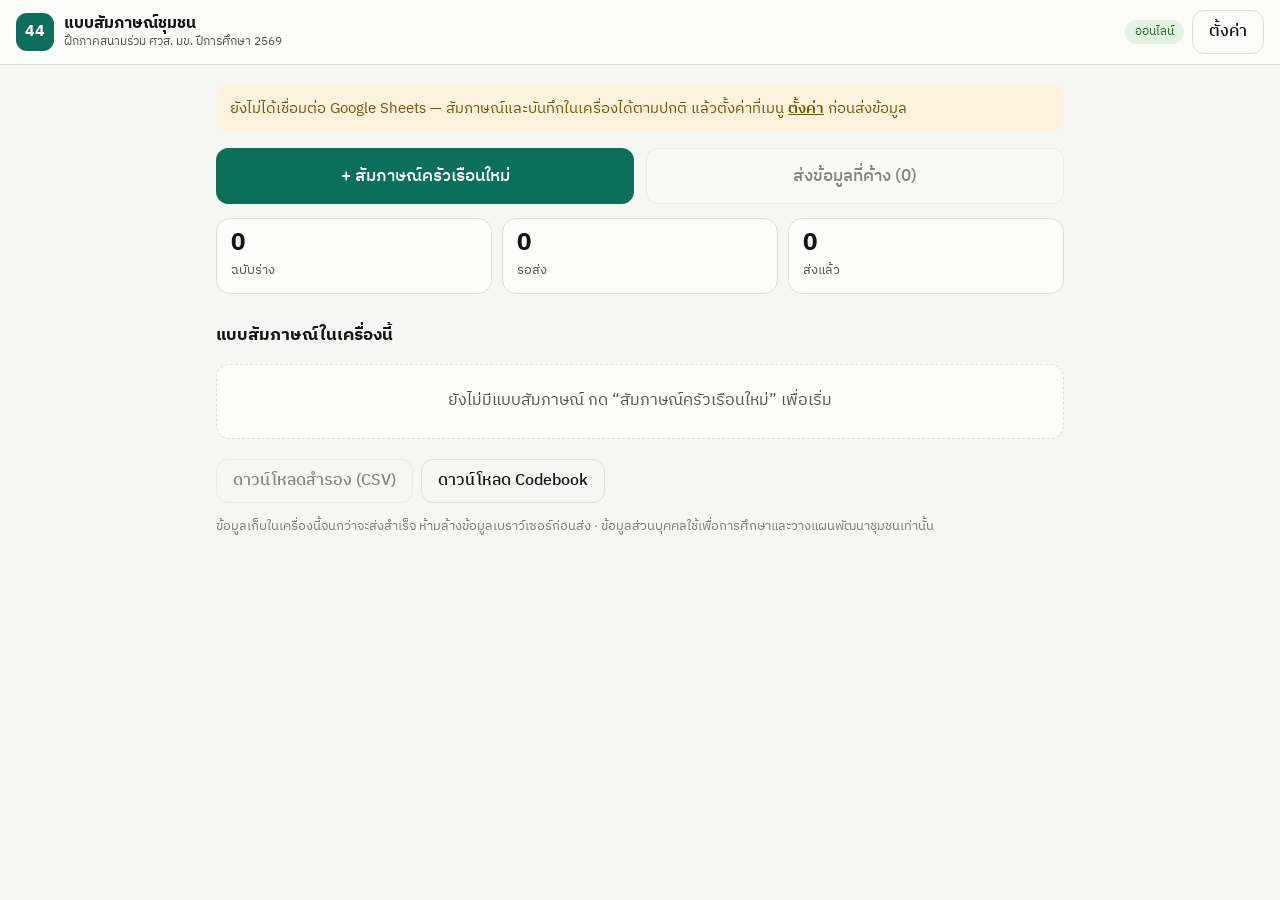
==== index.html @ 7c46b231 "แบบสัมภาษณ์ชุมชน ฝึกภาคสนามร่วม ศวส. มข. ครั้งที่ 44 (2569): เว็บแอป + Google Sheets + หน้าวิเคราะห์" ====
<!doctype html>
<html lang="th">
<head>
<meta charset="utf-8">
<meta name="viewport" content="width=device-width, initial-scale=1, viewport-fit=cover">
<meta name="robots" content="noindex, nofollow">
<meta name="theme-color" content="#0b6f5b">
<title>แบบสัมภาษณ์ชุมชน</title>
<link rel="manifest" href="manifest.webmanifest">
<link rel="icon" href="icon.svg" type="image/svg+xml">
<link rel="apple-touch-icon" href="icon.svg">
<link rel="preconnect" href="https://fonts.googleapis.com">
<link rel="preconnect" href="https://fonts.gstatic.com" crossorigin>
<link href="https://fonts.googleapis.com/css2?family=IBM+Plex+Sans+Thai:wght@400;500;600;700&display=swap" rel="stylesheet">
<link rel="stylesheet" href="style.css">
</head>
<body>
<div id="app"></div>
<div id="toast" class="toast" role="status" aria-live="polite"></div>
<script src="questions.js"></script>
<script src="app.js"></script>
</body>
</html>
---- style.css ----
:root {
  color-scheme: light;
  --page: #f6f7f4; --surface: #fcfcfb; --surface-2: #eef0ec; --ink: #131514; --ink-2: #52514e; --muted: #7d7b75;
  --line: #dfded7; --accent: #0b6f5b; --accent-ink: #fff; --accent-soft: #e2f1ec; --bad: #b3261e; --bad-soft: #fbe9e7;
  --warn-soft: #fdf3dc; --warn-ink: #7a5300; --good-soft: #e3f3e3; --good-ink: #1d6b1d;
  --radius: 14px; --font: "IBM Plex Sans Thai", system-ui, -apple-system, "Sukhumvit Set", "Thonburi", "Segoe UI", sans-serif;
}
@media (prefers-color-scheme: dark) {
  :root:not([data-theme="light"]) {
    color-scheme: dark;
    --page: #0f0f0e; --surface: #1a1a19; --surface-2: #242422; --ink: #f4f4f1; --ink-2: #c3c2b7; --muted: #92908a;
    --line: #2f2f2c; --accent: #3fbf9c; --accent-ink: #06231c; --accent-soft: #15302a; --bad: #f2877e; --bad-soft: #3a1a17;
    --warn-soft: #33290f; --warn-ink: #f2c865; --good-soft: #15301a; --good-ink: #8fd88f;
  }
}
* { box-sizing: border-box; }
html { -webkit-text-size-adjust: 100%; }
body { margin: 0; background: var(--page); color: var(--ink); font: 16px/1.55 var(--font); }
a { color: var(--accent); }
button, input, select, textarea { font: inherit; color: inherit; }
:focus-visible { outline: 3px solid color-mix(in srgb, var(--accent) 45%, transparent); outline-offset: 2px; border-radius: 6px; }

/* top bar */
.top { position: sticky; top: 0; z-index: 30; display: flex; align-items: center; justify-content: space-between; gap: 12px;
  padding: 10px 16px; padding-top: max(10px, env(safe-area-inset-top)); background: var(--surface); border-bottom: 1px solid var(--line); }
.brand { display: flex; align-items: center; gap: 10px; color: var(--ink); text-decoration: none; min-width: 0; }
.brand .mark { width: 38px; height: 38px; border-radius: 11px; display: grid; place-items: center; background: var(--accent); color: var(--accent-ink); font-weight: 700; flex: none; }
.brand b { display: block; font-size: 16px; line-height: 1.25; }
.brand small { display: block; color: var(--ink-2); font-size: 12px; line-height: 1.3; }
.top-r { display: flex; align-items: center; gap: 8px; flex: none; }
.net { font-size: 12px; padding: 3px 10px; border-radius: 999px; white-space: nowrap; }
.net.on { background: var(--good-soft); color: var(--good-ink); }
.net.off { background: var(--warn-soft); color: var(--warn-ink); }
@media (max-width: 560px) { .brand small { display: none; } .net.on { display: none; } }

.wrap { max-width: 880px; margin: 0 auto; padding: 20px 16px 48px; }
.wrap.narrow { max-width: 560px; }
h1 { font-size: 21px; line-height: 1.35; margin: 4px 0 12px; }
h2 { font-size: 17px; margin: 28px 0 10px; }
h3 { font-size: 15px; margin: 0 0 8px; }

.btn { display: inline-flex; align-items: center; justify-content: center; gap: 6px; min-height: 44px; padding: 8px 16px; border-radius: 12px;
  border: 1px solid var(--line); background: var(--surface); color: var(--ink); text-decoration: none; cursor: pointer; font-weight: 500; }
.btn:hover { border-color: var(--muted); }
.btn.primary { background: var(--accent); border-color: var(--accent); color: var(--accent-ink); }
.btn.ghost { background: transparent; }
.btn.big { min-height: 56px; font-size: 17px; flex: 1 1 240px; }
.btn.tiny { min-height: 32px; padding: 4px 10px; font-size: 13px; }
.btn.danger { color: var(--bad); }
.btn:disabled { opacity: .5; cursor: not-allowed; }

.notice { background: var(--warn-soft); color: var(--warn-ink); border-radius: 12px; padding: 12px 14px; margin-bottom: 16px; font-size: 15px; }
.notice a { color: inherit; font-weight: 600; }
.notice.bad { background: var(--bad-soft); color: var(--bad); }
.notice.good { background: var(--good-soft); color: var(--good-ink); }
.hero { display: flex; flex-wrap: wrap; gap: 12px; }
.stats { display: grid; grid-template-columns: repeat(3, 1fr); gap: 10px; margin-top: 14px; }
.stat { background: var(--surface); border: 1px solid var(--line); border-radius: var(--radius); padding: 10px 14px; }
.stat b { display: block; font-size: 24px; line-height: 1.2; }
.stat span { color: var(--ink-2); font-size: 13px; }
.list { display: grid; gap: 8px; }
.rec { display: flex; align-items: center; gap: 10px; background: var(--surface); border: 1px solid var(--line); border-radius: 12px; padding: 10px 12px; }
.rec-main { flex: 1; min-width: 0; color: var(--ink); text-decoration: none; }
.rec-main b { display: block; }
.rec-main small { display: block; color: var(--ink-2); font-size: 13px; }
.rec-main .err { color: var(--bad); }
.chip { font-size: 12px; padding: 2px 10px; border-radius: 999px; white-space: nowrap; border: 1px solid var(--line); }
.chip.ready { background: var(--warn-soft); color: var(--warn-ink); border-color: transparent; }
.chip.sent { background: var(--good-soft); color: var(--good-ink); border-color: transparent; }
.empty { color: var(--ink-2); background: var(--surface); border: 1px dashed var(--line); border-radius: var(--radius); padding: 24px; text-align: center; }
.foot-actions { display: flex; flex-wrap: wrap; gap: 8px; margin-top: 20px; }
.fine { color: var(--muted); font-size: 13px; }
.field { display: grid; gap: 6px; margin-bottom: 14px; color: var(--ink-2); font-size: 14px; }

/* form layout: section list on the side (tablet/desktop), a scrolling strip on phones */
.form-layout { display: grid; grid-template-columns: 250px 1fr; max-width: 1180px; margin: 0 auto; gap: 24px; padding: 16px; }
.secnav { position: sticky; top: 76px; align-self: start; display: grid; gap: 2px; max-height: calc(100vh - 96px); overflow: auto; }
.sec { display: grid; grid-template-columns: 26px 1fr auto; align-items: center; gap: 8px; padding: 7px 10px; border-radius: 10px; color: var(--ink-2); text-decoration: none; font-size: 14px; }
.sec:hover { background: var(--surface-2); }
.sec .n { width: 24px; height: 24px; border-radius: 50%; display: grid; place-items: center; font-size: 12px; background: var(--surface-2); color: var(--ink-2); }
.sec .c { font-size: 11.5px; color: var(--muted); font-variant-numeric: tabular-nums; }
.sec.full .n { background: var(--accent-soft); color: var(--accent); }
.sec.cur { background: var(--accent); color: var(--accent-ink); }
.sec.cur .n { background: color-mix(in srgb, var(--accent-ink) 25%, transparent); color: var(--accent-ink); }
.sec.cur .c { color: inherit; opacity: .8; }
.form-main { min-width: 0; max-width: 820px; }
.rec-info { color: var(--ink-2); font-size: 13px; margin-bottom: 6px; }
@media (max-width: 900px) {
  .form-layout { grid-template-columns: 1fr; padding: 0 0 16px; gap: 0; }
  .secnav { position: sticky; top: 58px; z-index: 20; display: flex; gap: 6px; overflow-x: auto; padding: 8px 12px; background: var(--page); border-bottom: 1px solid var(--line); max-height: none; scrollbar-width: none; }
  .secnav::-webkit-scrollbar { display: none; }
  .sec { grid-template-columns: auto auto; flex: none; padding: 6px 12px; background: var(--surface); border: 1px solid var(--line); }
  .sec .c { display: none; }
  .form-main { padding: 12px 16px; }
}

/* questions */
.snote { color: var(--ink-2); background: var(--surface-2); border-radius: 12px; padding: 10px 14px; font-size: 14px; }
.q { background: var(--surface); border: 1px solid var(--line); border-radius: var(--radius); padding: 14px 16px; margin: 12px 0; }
.q.done { border-left: 4px solid var(--accent); }
.qhead { display: flex; flex-wrap: wrap; align-items: baseline; gap: 6px 10px; margin-bottom: 10px; }
.qno { font-weight: 700; color: var(--accent); font-variant-numeric: tabular-nums; }
.qt { font-weight: 600; flex: 1 1 260px; }
.req { color: var(--bad); font-weight: 700; }
.tag { font-size: 12px; color: var(--ink-2); background: var(--surface-2); border-radius: 999px; padding: 1px 9px; }
.hint { color: var(--muted); font-size: 13px; margin: -4px 0 8px; }
.opts { display: grid; gap: 8px; }
@media (min-width: 640px) { .opts.many { grid-template-columns: 1fr 1fr; } }
.opt { position: relative; display: flex; flex-wrap: wrap; align-items: center; gap: 10px; min-height: 48px; padding: 8px 12px; border: 1.5px solid var(--line); border-radius: 12px; cursor: pointer; background: var(--surface); }
.opt:hover { border-color: var(--muted); }
.opt input { position: absolute; opacity: 0; pointer-events: none; }
.opt .code { width: 26px; height: 26px; border-radius: 50%; display: grid; place-items: center; font-size: 13px; background: var(--surface-2); color: var(--ink-2); flex: none; }
.opt .lbl { flex: 1; min-width: 0; }
.opt.on { border-color: var(--accent); background: var(--accent-soft); }
.opt.on .code { background: var(--accent); color: var(--accent-ink); }
.opt.excl .lbl { font-style: italic; }
.opt:has(input:focus-visible) { outline: 3px solid color-mix(in srgb, var(--accent) 45%, transparent); }
.opt input.other, .opt .other { position: static; opacity: 1; pointer-events: auto; flex: 1 1 100%; }
input[type="text"], input[type="number"], input[type="date"], input[type="url"], select, textarea {
  width: 100%; min-height: 46px; padding: 9px 12px; border: 1.5px solid var(--line); border-radius: 10px; background: var(--surface); font-size: 16px; }
input.warn, .computed.warn { border-color: #d98e00; background: var(--warn-soft); }
.num { display: flex; align-items: center; gap: 10px; flex-wrap: wrap; }
.num input { max-width: 180px; }
.unit { color: var(--ink-2); font-size: 14px; }
.row3 { display: grid; grid-template-columns: 90px 1fr 130px; gap: 8px; margin-bottom: 10px; }
.computed { padding: 10px 12px; border-radius: 10px; background: var(--surface-2); color: var(--ink-2); border: 1.5px solid transparent; }
.fixed { padding: 10px 12px; border-radius: 10px; background: var(--surface-2); }
.clear { margin-top: 2px; justify-self: start; background: none; border: 0; color: var(--muted); font-size: 13px; cursor: pointer; padding: 4px 2px; }
.grid, .animals { display: grid; gap: 10px; }
.grow, .arow { display: grid; grid-template-columns: 1fr; gap: 8px; padding: 10px 0; border-top: 1px solid var(--line); }
.grow:first-child, .arow:first-child { border-top: 0; }
.glabel { min-width: 0; }
.glabel .qno { margin-right: 6px; font-size: 13px; }
.gopts { display: flex; flex-wrap: wrap; gap: 6px; }
.opt.small { min-height: 42px; padding: 6px 12px; }
.afields { grid-column: 1 / -1; display: flex; flex-wrap: wrap; gap: 10px; }
.afields label { display: flex; align-items: center; gap: 6px; color: var(--ink-2); font-size: 14px; }
.afields input { width: 100px; }
.gopts .opt.small { flex: 0 1 auto; }
@media (max-width: 700px) { .gopts .opt.small { flex: 1 1 auto; } }
.pager { display: flex; justify-content: space-between; gap: 10px; margin: 20px 0; flex-wrap: wrap; }
.review .rv { background: var(--surface); border: 1px solid var(--line); border-radius: 12px; padding: 10px 14px; margin: 8px 0; }
.review .rv a { font-weight: 600; display: block; }
.review .rv small { color: var(--ink-2); }

.toast { position: fixed; left: 50%; bottom: calc(18px + env(safe-area-inset-bottom)); transform: translate(-50%, 40px); opacity: 0; pointer-events: none;
  background: var(--ink); color: var(--page); padding: 10px 16px; border-radius: 12px; max-width: min(92vw, 520px); transition: .2s; z-index: 50; font-size: 15px; }
.toast.show { opacity: 1; transform: translate(-50%, 0); }
.toast.bad { background: var(--bad); color: #fff; }
#selftest { white-space: pre-wrap; font: 12px ui-monospace, monospace; padding: 16px; }
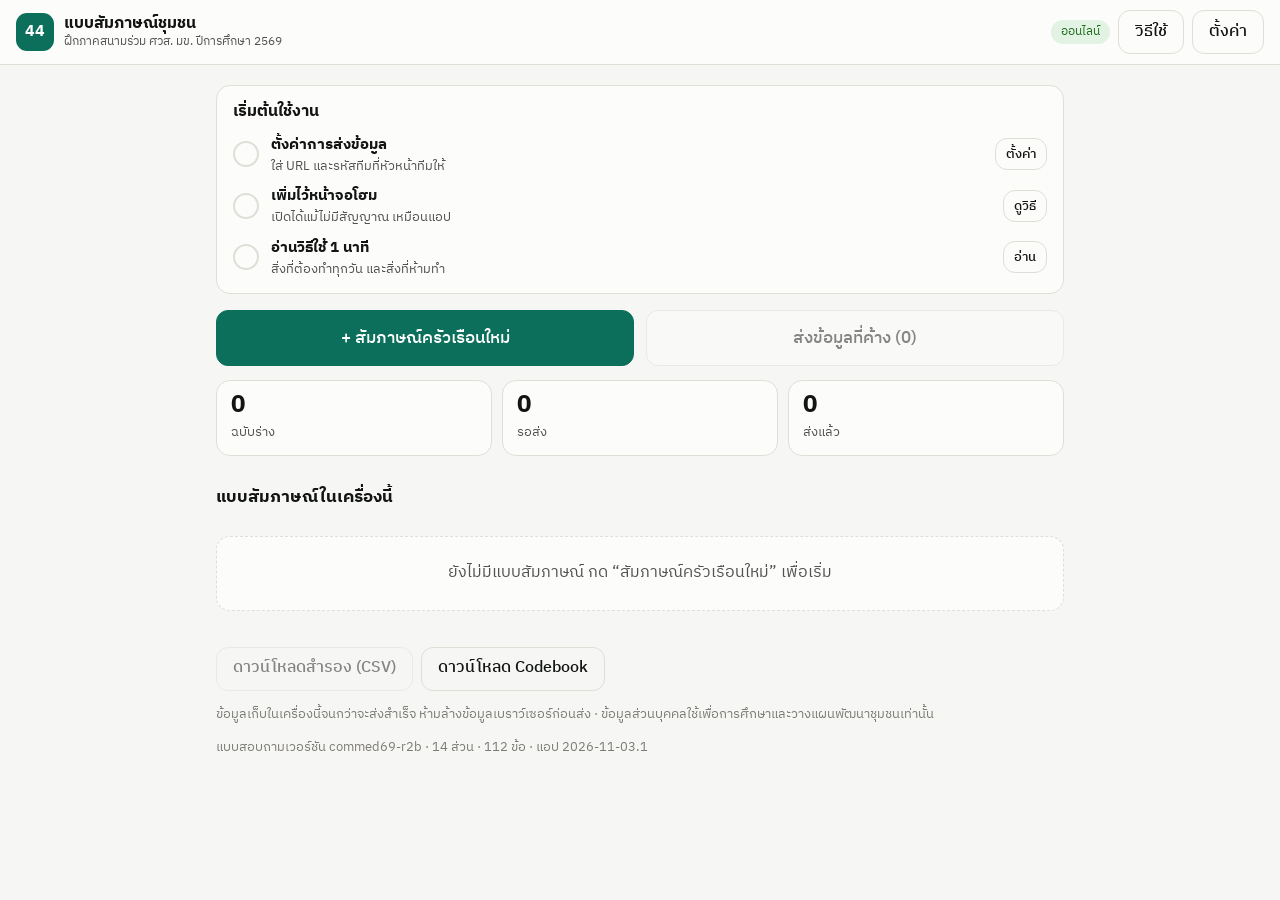
==== commit 4517f053: "App updates during fieldwork: build id, periodic check, automatic reload from the list screen - vers" ====
--- a/index.html
+++ b/index.html
@@ -17,7 +17,9 @@
 <body>
 <div id="app"></div>
 <div id="toast" class="toast" role="status" aria-live="polite"></div>
+<script src="version.js"></script>
 <script src="questions.js"></script>
+<script src="form_core.js"></script>
 <script src="app.js"></script>
 </body>
 </html>
--- a/style.css
+++ b/style.css
@@ -13,6 +13,15 @@
     --warn-soft: #33290f; --warn-ink: #f2c865; --good-soft: #15301a; --good-ink: #8fd88f;
   }
 }
+:root[data-theme="dark"] {
+  color-scheme: dark;
+  --page: #0f0f0e; --surface: #1a1a19; --surface-2: #242422; --ink: #f4f4f1; --ink-2: #c3c2b7; --muted: #92908a;
+  --line: #2f2f2c; --accent: #3fbf9c; --accent-ink: #06231c; --accent-soft: #15302a; --bad: #f2877e; --bad-soft: #3a1a17;
+  --warn-soft: #33290f; --warn-ink: #f2c865; --good-soft: #15301a; --good-ink: #8fd88f;
+}
+/* larger text for reading in the field (settings → การแสดงผล) */
+:root[data-size="l"] body { zoom: 1.12; }
+:root[data-size="xl"] body { zoom: 1.25; }
 * { box-sizing: border-box; }
 html { -webkit-text-size-adjust: 100%; }
 body { margin: 0; background: var(--page); color: var(--ink); font: 16px/1.55 var(--font); }
@@ -148,3 +157,80 @@
 .toast.show { opacity: 1; transform: translate(-50%, 0); }
 .toast.bad { background: var(--bad); color: #fff; }
 #selftest { white-space: pre-wrap; font: 12px ui-monospace, monospace; padding: 16px; }
+.pvbar { background: var(--warn-soft); color: var(--warn-ink); padding: 8px 16px; font-size: 14px; text-align: center; border-bottom: 1px solid var(--line); }
+.pvbar.new { background: var(--accent-soft); color: var(--accent); }
+.pvbar .btn { margin: 0 6px; }
+
+/* v3: soft checks, review links, home filters, help */
+.qwarn { margin-top: 10px; padding: 8px 12px; border-radius: 10px; background: var(--warn-soft); color: var(--warn-ink); font-size: 14px; line-height: 1.45; display: grid; gap: 2px; }
+.qwarn[hidden] { display: none; }
+.qinfo { margin-top: 10px; padding: 8px 12px; border-radius: 10px; background: var(--accent-soft); color: var(--ink-2); font-size: 14px; line-height: 1.45; }
+.qinfo[hidden] { display: none; }
+.q.flash { animation: qflash 1.6s ease-out; }
+@keyframes qflash { 0%, 30% { box-shadow: 0 0 0 4px color-mix(in srgb, var(--accent) 55%, transparent); } 100% { box-shadow: 0 0 0 0 transparent; } }
+@media (prefers-reduced-motion: reduce) { .q.flash { animation: none; outline: 3px solid var(--accent); } }
+button.stat { font: inherit; color: inherit; text-align: left; cursor: pointer; width: 100%; }
+button.stat:hover { border-color: var(--muted); }
+.stat.on { border-color: var(--accent); background: var(--accent-soft); }
+.stat.on span { color: var(--accent); }
+.listhead { display: flex; align-items: center; justify-content: space-between; gap: 10px; }
+.search { width: 100%; min-height: 46px; padding: 9px 14px; border: 1.5px solid var(--line); border-radius: 12px; background: var(--surface); font-size: 16px; margin: 0 0 10px; }
+.chip.dup { background: var(--bad-soft); color: var(--bad); border-color: transparent; }
+.review .rv.warn { border-left: 4px solid var(--warn-ink); }
+.review .qlinks { display: flex; flex-wrap: wrap; gap: 4px 10px; margin-top: 2px; font-size: 13.5px; }
+.review .rv .qlinks a { display: inline; font-weight: 500; }
+.help .lead { color: var(--ink-2); }
+.help-card { background: var(--surface); border: 1px solid var(--line); border-radius: var(--radius); padding: 14px 18px; margin: 14px 0; }
+.help-card h2 { margin: 0 0 8px; font-size: 16px; }
+.help-card ol, .help-card ul { margin: 0; padding-left: 20px; display: grid; gap: 6px; font-size: 15px; }
+.help-card.dont { border-color: color-mix(in srgb, var(--bad) 40%, var(--line)); }
+.help-card.dont h2 { color: var(--bad); }
+.help-card dl { margin: 0; font-size: 15px; }
+.help-card dt { font-weight: 600; margin-top: 8px; }
+.help-card dd { margin: 2px 0 0; color: var(--ink-2); }
+.status-list { list-style: none; padding: 0; margin: 10px 0; display: grid; gap: 6px; font-size: 14.5px; }
+.status-list li { padding: 8px 12px 8px 34px; border-radius: 10px; background: var(--surface); border: 1px solid var(--line); position: relative; }
+.status-list li::before { content: "•"; position: absolute; left: 13px; color: var(--muted); font-weight: 700; }
+.status-list li.ok::before { content: "✓"; color: var(--good-ink); }
+.status-list li.no { background: var(--warn-soft); color: var(--warn-ink); border-color: transparent; }
+.status-list li.no::before { content: "!"; color: var(--warn-ink); }
+
+/* v3 UI: bottom bar while interviewing, progress, onboarding, display settings */
+.rec-info { display: flex; flex-wrap: wrap; align-items: center; gap: 2px 10px; }
+.rec-info .saved { color: var(--good-ink); }
+.pbar { flex: 1 1 100%; display: block; height: 6px; border-radius: 99px; background: var(--surface-2); overflow: hidden; margin: 4px 0 2px; }
+.pbar i { display: block; height: 100%; background: var(--accent); border-radius: inherit; transition: width .3s; }
+.pbar.thin { height: 4px; margin-top: 6px; max-width: 260px; }
+.formbar { position: fixed; left: 0; right: 0; bottom: 0; z-index: 25; display: flex; align-items: center; gap: 8px;
+  padding: 8px 12px calc(8px + env(safe-area-inset-bottom)); background: color-mix(in srgb, var(--surface) 94%, transparent);
+  border-top: 1px solid var(--line); backdrop-filter: blur(8px); -webkit-backdrop-filter: blur(8px); }
+.formbar:empty { display: none; }
+.formbar .btn { flex: none; min-height: 48px; padding: 8px 14px; }
+.fb-mid { flex: 1; min-width: 0; display: grid; gap: 1px; text-align: center; background: none; border: 0; padding: 4px; border-radius: 10px; color: var(--ink); font: inherit; cursor: pointer; }
+button.fb-mid:hover { background: var(--surface-2); }
+.fb-mid b { font-size: 15px; }
+.fb-mid small { color: var(--ink-2); font-size: 12px; line-height: 1.3; overflow: hidden; text-overflow: ellipsis; white-space: nowrap; }
+.fb-space { width: 96px; flex: none; }
+.form-main { padding-bottom: 96px; }
+@media (min-width: 901px) { .formbar { left: calc(max(0px, (100vw - 1180px) / 2) + 290px); right: auto; width: min(820px, calc(100vw - max(0px, (100vw - 1180px) / 2) - 306px)); bottom: 12px; border: 1px solid var(--line); border-radius: 16px; padding: 8px 12px; } }
+.endnext { width: 100%; margin: 18px 0 8px; }
+.onboard { background: var(--surface); border: 1px solid var(--line); border-radius: var(--radius); padding: 14px 16px; margin-bottom: 16px; }
+.onboard h2 { margin: 0 0 8px; font-size: 16px; }
+.onboard ol { list-style: none; margin: 0; padding: 0; display: grid; gap: 8px; }
+.onboard li { display: grid; grid-template-columns: 28px 1fr auto; align-items: center; gap: 10px; }
+.onboard li b { display: block; font-size: 15px; }
+.onboard li small { display: block; color: var(--ink-2); font-size: 13px; }
+.onboard .dot { width: 26px; height: 26px; border-radius: 50%; border: 2px solid var(--line); display: grid; place-items: center; font-size: 14px; }
+.onboard li.done .dot { background: var(--accent); border-color: var(--accent); color: var(--accent-ink); }
+.onboard li.done b { color: var(--ink-2); text-decoration: line-through; text-decoration-color: var(--muted); }
+.seg { display: inline-flex; flex-wrap: wrap; gap: 4px; padding: 4px; background: var(--surface-2); border-radius: 12px; }
+.seg button { border: 0; background: none; padding: 8px 14px; border-radius: 9px; font: inherit; font-size: 14px; color: var(--ink-2); cursor: pointer; min-height: 40px; }
+.seg button.on { background: var(--surface); color: var(--ink); font-weight: 600; box-shadow: 0 1px 3px rgba(0, 0, 0, .15); }
+
+/* r2: rank questions (tap to rank) and "ไม่ทราบ" next to animal counts */
+.opts.rank .opt .code { font-weight: 600; }
+.opts.rank .opt:not(.on) .code { background: var(--surface-2); color: var(--muted); }
+.ranksum { margin-top: 2px; color: var(--ink-2); font-size: 14px; }
+.afields .afield { display: flex; align-items: center; flex-wrap: wrap; gap: 6px 12px; }
+.afields .unk { gap: 6px; color: var(--muted); font-size: 13px; }
+.afields input[type="checkbox"] { width: auto; }
